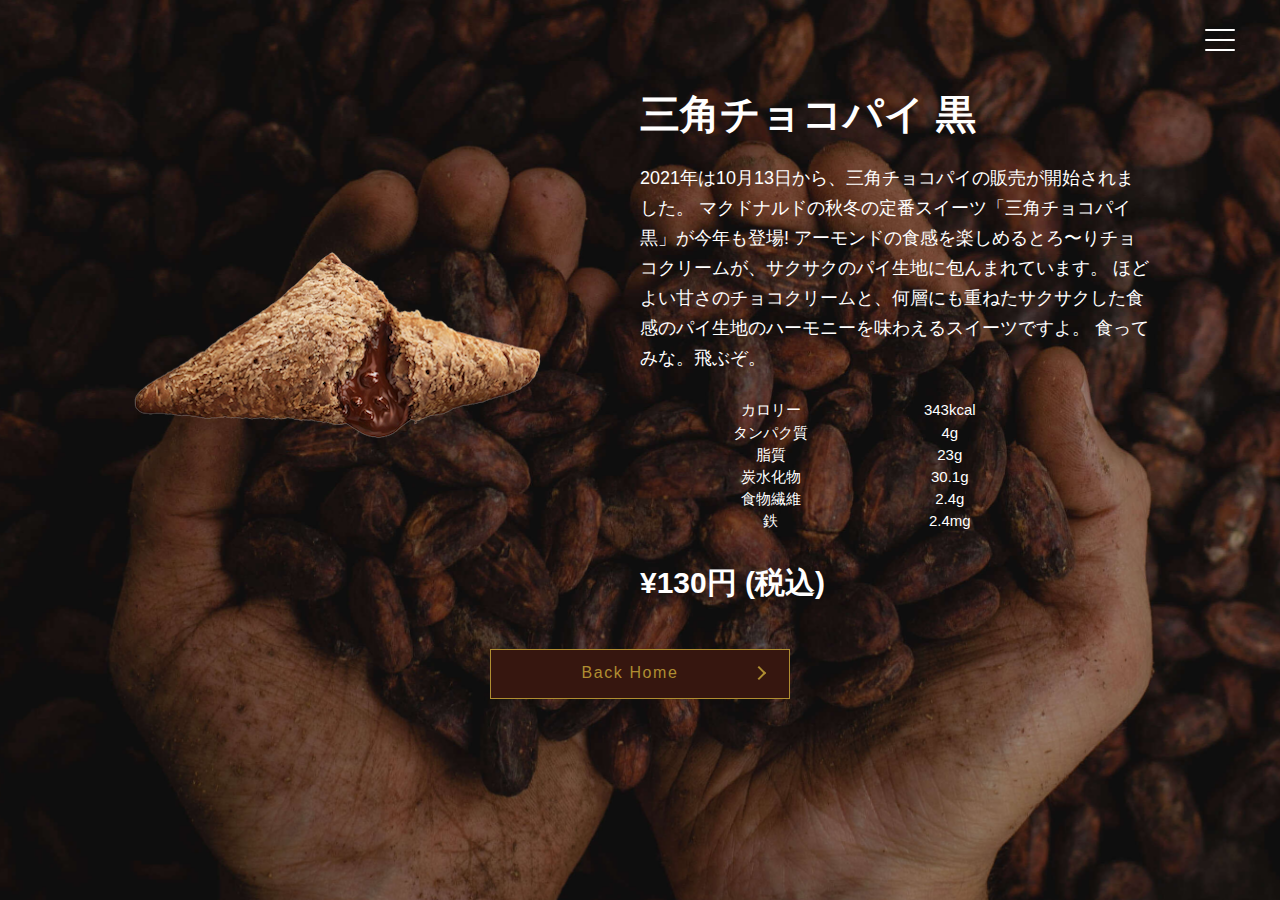
==== link.html @ 4b83a81a "コミット" ====
<!DOCTYPE html>
<html lang="ja">

<head>
    <meta charset="UTF-8">
    <meta http-equiv="X-UA-Compatible" content="IE=edge">
    <meta name="viewport" content="width=device-width, initial-scale=1.0">
    <script src="https://ajax.googleapis.com/ajax/libs/jquery/3.0.0/jquery.min.js"></script>
    <link rel="stylesheet" href="./assets/css/reset.css">
    <link rel="stylesheet" href="./assets/css/style.css">
    <title>chocopie_black</title>
</head>

<body>
    <header id="header">
        <nav id="navi">
            <ul class="nav-menu">
                <li><a href="#s">Search</a></li>
                <li><a href="#sub-title">Products</a></li>
                <li><a href="#contact">Contact</a></li>
            </ul>
        </nav>
        <div class="toggle_btn">
            <span></span>
            <span></span>
            <span></span>
        </div>
    </header>

    <body>
        <div class="link">
            <div class="link-box">
                <div class="link-img">
                    <img src="./assets/img/chocopie_choco.png" alt="">
                </div>
                <div class="link-text">
                    <h1 class="link-title">三角チョコパイ 黒</h1>
                    <div class="link-describe">
                        <p class="describe-text">
                            2021年は10月13日から、三角チョコパイの販売が開始されました。
                            マクドナルドの秋冬の定番スイーツ「三角チョコパイ 黒」が今年も登場!
                            アーモンドの食感を楽しめるとろ〜りチョコクリームが、サクサクのパイ生地に包んまれています。
                            ほどよい甘さのチョコクリームと、何層にも重ねたサクサクした食感のパイ生地のハーモニーを味わえるスイーツですよ。
                            食ってみな。飛ぶぞ。
                        </p>
                    </div>
                    <div class="calorie">
                        <dl>
                            <dt>カロリー</dt>
                            <dd>343kcal</dd>
                            <dt>タンパク質</dt>
                            <dd>4g</dd>
                            <dt>脂質</dt>
                            <dd>23g</dd>
                            <dt>炭水化物</dt>
                            <dd>30.1g</dd>
                            <dt>食物繊維</dt>
                            <dd>2.4g</dd>
                            <dt>鉄</dt>
                            <dd>2.4mg</dd>
                        </dl>
                    </div>
                    <div class="price">
                        <p class="price-text">
                            ¥130円 (税込)
                        </p>
                    </div>
                </div>
            </div>
            <div class="slider-btn2">
                <a href="./index.html" target="_blank" class="btn-buy2">Back Home</a>
            </div>
        </div>
    </body>
    <footer>

    </footer>
    <script src="https://code.jquery.com/jquery-3.6.0.min.js"></script>
    <script src="./assets/js/jquery.bgswitcher.js"></script>
    <script src="./assets/js/nozomi.js"></script>
    <script src="./assets/js/script.js"></script>
</body>

</html>
---- assets/css/style.css ----
@charset "UTF-8";
.bg-slider {
  width: 100vw;
  height: 57vw;
  background-position: center;
  background-size: cover;
  background-repeat: no-repeat;
  display: -webkit-box;
  display: -ms-flexbox;
  display: flex;
  -webkit-box-align: center;
      -ms-flex-align: center;
          align-items: center;
  -webkit-box-pack: center;
      -ms-flex-pack: center;
          justify-content: center;
  position: relative;
}

.bg-slider .bg-box {
  position: absolute;
  top: 10%;
}

.bg-slider .bg-box .bg-title {
  color: white;
  font-size: 80px;
  text-shadow: 1px 1px 1px #000;
  font-family: 'Wawati SC','HanziPen TC','Hannotate SC',sans-serif;
  font-weight: lighter;
  line-height: 35px;
  display: block;
  opacity: 0;
  text-align: center;
}

.bg-slider .bg-box .bg-title span {
  opacity: 0;
  -webkit-transition: .6s ease-in-out;
  -webkit-transition: .6s;
  transition: .6s;
}

.bg-slider .bg-text {
  color: white;
  font-size: 17px;
  font-weight: bold;
  text-align: center;
  text-shadow: 1px 1px 1px #000;
  font-family: 'Yu Mincho Light','YuMincho','Yu Mincho','游明朝体', sans-serif;
  font-weight: lighter;
  line-height: 28px;
  position: absolute;
  top: 70%;
  left: 80%;
}

#navi {
  display: block;
  position: fixed;
  top: -57vw;
  left: 0;
  bottom: 0;
  height: 57vw;
  width: 100vw;
  color: white;
  background-image: url("../img/choco_illast.jpeg");
  background-position: center;
  background-repeat: no-repeat;
  background-size: cover;
  overflow-x: hidden;
  overflow-y: auto;
  -webkit-overfrow-scrolling: touch;
  -webkit-transition: all 0.8s;
  transition: all 0.8s;
  z-index: 20;
  opacity: 0;
}

#navi .nav-menu {
  margin: 15% auto;
  text-align: center;
  margin-bottom: 1%;
}

#navi .nav-menu li {
  margin-bottom: 5%;
}

#navi .nav-menu li a {
  color: white;
  font-size: 40px;
  font-weight: bold;
  text-decoration: none;
  display: inline-block;
  -webkit-transition: .2s;
  transition: .2s;
  -webkit-transform: scale(1);
  transform: scale(1);
  font-family: 'Wawati SC','HanziPen TC','Hannotate SC',sans-serif;
}

#navi .nav-menu li a:hover {
  color: lightblue;
}

.toggle_btn {
  display: block;
  position: fixed;
  top: 25px;
  right: 45px;
  width: 30px;
  height: 30px;
  -webkit-transition: all .5s;
  transition: all .5s;
  cursor: pointer;
  z-index: 20;
}

.toggle_btn span {
  display: block;
  position: absolute;
  left: 0;
  width: 30px;
  height: 2px;
  background-color: white;
  border-radius: 4px;
  -webkit-transition: all 0.5s;
  transition: all 0.5s;
}

.toggle_btn span:nth-child(1) {
  top: 4px;
}

.toggle_btn span:nth-child(2) {
  top: 14px;
}

.toggle_btn span:nth-child(3) {
  bottom: 4px;
}

.open #navi {
  top: 0;
  opacity: 1;
}

.open .toggle_btn span {
  background-color: white;
}

.open .toggle_btn span:nth-child(1) {
  -webkit-transform: translateY(10px) rotate(-315deg);
  transform: translateY(10px) rotate(-315deg);
}

.open .toggle_btn span:nth-child(2) {
  opacity: 0;
}

.open .toggle_btn span:nth-child(3) {
  -webkit-transform: translateY(-10px) rotate(315deg);
  transform: translateY(-10px) rotate(315deg);
}

.jump-up {
  -webkit-animation: jump-up 0.8s linear 0s 1 forwards;
          animation: jump-up 0.8s linear 0s 1 forwards;
}

@-webkit-keyframes jump-up {
  0% {
    -webkit-transform: translateY(0px);
    transform: translateY(0px);
  }
  80% {
    -webkit-transform: translateY(170px);
    transform: translateY(170px);
  }
  100% {
    -webkit-transform: translateY(0);
    transform: translateY(0);
  }
}

@keyframes jump-up {
  0% {
    -webkit-transform: translateY(0px);
    transform: translateY(0px);
  }
  80% {
    -webkit-transform: translateY(170px);
    transform: translateY(170px);
  }
  100% {
    -webkit-transform: translateY(0);
    transform: translateY(0);
  }
}

.jump-up2 {
  -webkit-animation: jump-up2 0.8s linear 0s 1 forwards;
          animation: jump-up2 0.8s linear 0s 1 forwards;
}

@-webkit-keyframes jump-up2 {
  0% {
    -webkit-transform: translateY(0);
    transform: translateY(0);
  }
  20% {
    -webkit-transform: translateY(400px);
    transform: translateY(400px);
  }
  100% {
    -webkit-transform: translateY(0px);
    transform: translateY(0px);
  }
}

@keyframes jump-up2 {
  0% {
    -webkit-transform: translateY(0);
    transform: translateY(0);
  }
  20% {
    -webkit-transform: translateY(400px);
    transform: translateY(400px);
  }
  100% {
    -webkit-transform: translateY(0px);
    transform: translateY(0px);
  }
}

.lineup {
  background-color: #AF8D31;
  color: #36160F;
  display: -webkit-box;
  display: -ms-flexbox;
  display: flex;
  -webkit-box-orient: vertical;
  -webkit-box-direction: normal;
      -ms-flex-direction: column;
          flex-direction: column;
  font-family: 'ヒラギノ明朝 ProN','Hiragino Mincho ProN', sans-serif;
  position: relative;
}

.lineup .lineup-img {
  position: absolute;
  width: 100%;
  height: 100%;
  background-image: url("../img/choco_bg_lineup.svg");
  background-repeat: no-repeat;
  background-position: right top;
  background-position-x: right;
  background-position-y: top;
  background-size: auto;
  top: 0;
}

.lineup .lineup-top {
  text-align: center;
  margin: 5%;
  letter-spacing: 0.3em;
}

.lineup .lineup-top .lineup-title {
  font-weight: bold;
  font-size: 35px;
}

.lineup .lineup-top .lineup-sub {
  font-size: 13px;
  margin-top: 1%;
  font-weight: lighter;
}

.lineup .slider {
  display: -webkit-box;
  display: -ms-flexbox;
  display: flex;
  -webkit-box-align: center;
      -ms-flex-align: center;
          align-items: center;
  -webkit-box-pack: justify;
      -ms-flex-pack: justify;
          justify-content: space-between;
  width: 90%;
  margin: 0 auto;
}

.lineup .slider .slider-item {
  -webkit-box-orient: vertical;
  -webkit-box-direction: normal;
      -ms-flex-direction: column;
          flex-direction: column;
  width: 30%;
  text-align: center;
  font-weight: lighter;
  z-index: 1;
}

.lineup .slider .slider-item .item-img img {
  width: 100%;
  margin-bottom: 10%;
  -webkit-transition-duration: 0.4s;
          transition-duration: 0.4s;
}

.lineup .slider .slider-item .item-img img:hover {
  opacity: 0.8;
  -webkit-transform: scale(1.1);
          transform: scale(1.1);
  -webkit-transition-duration: 0.4s;
          transition-duration: 0.4s;
  cursor: pointer;
}

.lineup .slider .slider-item .text1-text {
  font-size: 22px;
  line-height: 1.5rem;
  margin-bottom: 8%;
}

.lineup .slider .slider-item .text2-text {
  font-size: 15px;
  line-height: 1.5rem;
}

.lineup .slider-btn {
  max-width: 300px;
  margin: 10% auto;
}

.lineup .slider-btn .btn-buy {
  display: -webkit-box;
  display: -ms-flexbox;
  display: flex;
  -webkit-box-pack: center;
      -ms-flex-pack: center;
          justify-content: center;
  -webkit-box-align: center;
      -ms-flex-align: center;
          align-items: center;
  width: 100%;
  height: 50px;
  position: relative;
  background-color: #AF8D31;
  border: 1px solid #36160F;
  -webkit-box-sizing: border-box;
          box-sizing: border-box;
  padding: 0 45px 0 25px;
  color: #36160F;
  font-size: 16px;
  letter-spacing: 0.1em;
  line-height: 1.3;
  text-align: left;
  text-decoration: none;
  -webkit-transition-duration: 0.5s;
          transition-duration: 0.5s;
  z-index: 1;
}

.lineup .slider-btn .btn-buy::before {
  content: '';
  width: 8px;
  height: 8px;
  border: 0;
  border-top: 2px solid #36160F;
  border-right: 2px solid #36160F;
  -webkit-transform: rotate(45deg);
          transform: rotate(45deg);
  position: absolute;
  top: 50%;
  right: 25px;
  margin-top: -6px;
}

.lineup .slider-btn .btn-buy:hover {
  background-color: #36160F;
  color: #AF8D31;
}

.lineup .slider-btn .btn-buy:hover::before {
  border-top: 2px solid #AF8D31;
  border-right: 2px solid #AF8D31;
}

.lineup .reverse-img {
  position: absolute;
  bottom: 0;
  left: 0%;
  background-image: url("../img/choco_bg_lineup.svg");
  -webkit-transform: scaleY(-1);
          transform: scaleY(-1);
  background-repeat: no-repeat;
  background-position: left top;
  background-position-x: left;
  background-position-y: top;
  background-size: auto;
  height: 100%;
  width: 100%;
  z-index: 0;
}

@-webkit-keyframes fadeInUp {
  0% {
    opacity: 0;
    -webkit-transform: translateY(40px);
    transform: translateY(40px);
  }
  50% {
    opacity: 0.3;
    -webkit-transform: translateY(15px);
    transform: translateY(15px);
  }
  100% {
    opacity: 1;
    -webkit-transform: translateY(0);
    transform: translateY(0);
  }
}

@keyframes fadeInUp {
  0% {
    opacity: 0;
    -webkit-transform: translateY(40px);
    transform: translateY(40px);
  }
  50% {
    opacity: 0.3;
    -webkit-transform: translateY(15px);
    transform: translateY(15px);
  }
  100% {
    opacity: 1;
    -webkit-transform: translateY(0);
    transform: translateY(0);
  }
}

.js-fadein {
  opacity: 0;
}

.fadein-item {
  -webkit-animation: fadeInUp 0.7s linear 0s 1 forwards;
          animation: fadeInUp 0.7s linear 0s 1 forwards;
}

.product {
  background-image: url("../img/chocopie_bg_pointtt .png");
  background-attachment: fixed;
  background-repeat: no-repeat;
  background-position: center;
  background-size: cover;
  font-family: 'ヒラギノ明朝 ProN','Hiragino Mincho ProN', sans-serif;
}

.product h3 {
  text-align: center;
  color: white;
  font-size: 30px;
  padding: 150px 0;
  line-height: 1.5em;
}

.chocopie {
  text-align: center;
  padding-bottom: 250px;
  position: relative;
}

.chocopie_img1,
.chocopie_img2,
.chocopie_img3 {
  height: 300px;
  cursor: pointer;
}

.fukidashi1,
.fukidashi2,
.chocopie_text1,
.chocopie_text2 {
  position: absolute;
  height: 200px;
  top: -20%;
}

.fukidashi1,
.chocopie_text1 {
  left: 15%;
}

.fukidashi2,
.chocopie_text2 {
  left: 50%;
}

.chocopie_text1,
.chocopie_text2 {
  height: 150px;
  width: 510px;
  display: -webkit-box;
  display: -ms-flexbox;
  display: flex;
  -webkit-box-align: center;
      -ms-flex-align: center;
          align-items: center;
  -webkit-box-pack: center;
      -ms-flex-pack: center;
          justify-content: center;
  line-height: 1.5em;
  color: white;
  font-size: 25px;
}

.eatme,
.soyummy,
.good {
  position: absolute;
  display: none;
}

.eatme {
  top: 0%;
  left: 60%;
  height: 100px;
}

.soyummy {
  top: 10%;
  left: 58%;
  height: 110px;
  -webkit-transform: rotate(30deg);
          transform: rotate(30deg);
}

.good {
  top: -10%;
  left: 30%;
}

.chocopie3 {
  padding: 20px 0 150px 0;
}

.recipe {
  background-image: url("../img/chocorecipe.jpeg");
  background-repeat: no-repeat;
  background-position: center;
  background-size: cover;
  display: -webkit-box;
  display: -ms-flexbox;
  display: flex;
  -webkit-box-orient: vertical;
  -webkit-box-direction: normal;
      -ms-flex-direction: column;
          flex-direction: column;
  -webkit-box-align: center;
      -ms-flex-align: center;
          align-items: center;
  font-family: 'Sawarabi Mincho', serif;
}

.recipe h1,
.recipe h2,
.recipe h3,
.recipe p {
  color: white;
}

.recipe h1 {
  font-size: 50px;
  margin-top: 100px;
}

.recipe h2 {
  font-size: 20px;
  margin-top: 20px;
}

.recipe h3 {
  text-align: center;
  margin-bottom: 20px;
  line-height: 1.5em;
}

.recipe h4 {
  color: #d3ad07;
  margin-bottom: 100px;
}

.recipe p {
  font-size: 100px;
  margin: 50px;
}

.recipe img {
  border-radius: 50%;
  height: 250px;
}

.recipe div {
  display: -webkit-box;
  display: -ms-flexbox;
  display: flex;
  -webkit-box-pack: center;
      -ms-flex-pack: center;
          justify-content: center;
  -webkit-box-align: center;
      -ms-flex-align: center;
          align-items: center;
  margin: 100px 0;
}

img {
  max-width: 100%;
}

.link {
  width: 100vw;
  height: 100vh;
  background-image: url("../img/pablo-merchan-montes-SCbq6uKCyMY-unsplash.jpg");
  background-position: center;
  background-repeat: no-repeat;
  background-size: cover;
  font-family: 'ヒラギノ明朝 ProN','Hiragino Mincho ProN', sans-serif;
}

.link .link-box {
  margin: 0 auto;
  padding: 7% 0 4% 0;
  display: -webkit-box;
  display: -ms-flexbox;
  display: flex;
  -webkit-box-align: center;
      -ms-flex-align: center;
          align-items: center;
  -webkit-box-pack: center;
      -ms-flex-pack: center;
          justify-content: center;
  color: white;
  width: 80%;
}

.link .link-box .link-img {
  width: 50%;
}

.link .link-box .link-text {
  width: 50%;
}

.link .link-box .link-text .link-title {
  font-size: 40px;
  line-height: 3rem;
}

.link .link-box .link-text .link-describe {
  margin: 5% auto;
}

.link .link-box .link-text .link-describe .describe-text {
  font-size: 18px;
  line-height: 30px;
}

.link .link-box .link-text .calorie {
  width: 70%;
  margin: 0 auto;
}

.link .link-box .link-text .calorie dl {
  display: -webkit-box;
  display: -ms-flexbox;
  display: flex;
  -webkit-box-align: center;
      -ms-flex-align: center;
          align-items: center;
  -webkit-box-pack: center;
      -ms-flex-pack: center;
          justify-content: center;
  -ms-flex-wrap: wrap;
      flex-wrap: wrap;
  text-align: center;
  font-size: 15px;
}

.link .link-box .link-text .calorie dl dt {
  width: 30%;
  margin: 1% auto;
}

.link .link-box .link-text .calorie dl dd {
  width: 70%;
  margin: 1% auto;
}

.link .link-box .link-text .price {
  margin-top: 7%;
}

.link .link-box .link-text .price .price-text {
  font-size: 30px;
  font-weight: bold;
}

.link .slider-btn2 {
  max-width: 300px;
  margin: 0 auto;
}

.link .slider-btn2 .btn-buy2 {
  display: -webkit-box;
  display: -ms-flexbox;
  display: flex;
  -webkit-box-pack: center;
      -ms-flex-pack: center;
          justify-content: center;
  -webkit-box-align: center;
      -ms-flex-align: center;
          align-items: center;
  width: 100%;
  height: 50px;
  position: relative;
  background-color: #36160F;
  border: 1px solid #AF8D31;
  -webkit-box-sizing: border-box;
          box-sizing: border-box;
  padding: 0 45px 0 25px;
  color: #AF8D31;
  font-size: 16px;
  letter-spacing: 0.1em;
  line-height: 1.3;
  text-align: left;
  text-decoration: none;
  -webkit-transition-duration: 0.5s;
          transition-duration: 0.5s;
}

.link .slider-btn2 .btn-buy2::before {
  content: '';
  width: 8px;
  height: 8px;
  border: 0;
  border-top: 2px solid #AF8D31;
  border-right: 2px solid #AF8D31;
  -webkit-transform: rotate(45deg);
          transform: rotate(45deg);
  position: absolute;
  top: 50%;
  right: 25px;
  margin-top: -6px;
}

.link .slider-btn2 .btn-buy2:hover {
  background-color: #AF8D31;
  color: #36160F;
}

.link .slider-btn2 .btn-buy2:hover::before {
  border-top: 2px solid #36160F;
  border-right: 2px solid #36160F;
}
/*# sourceMappingURL=style.css.map */
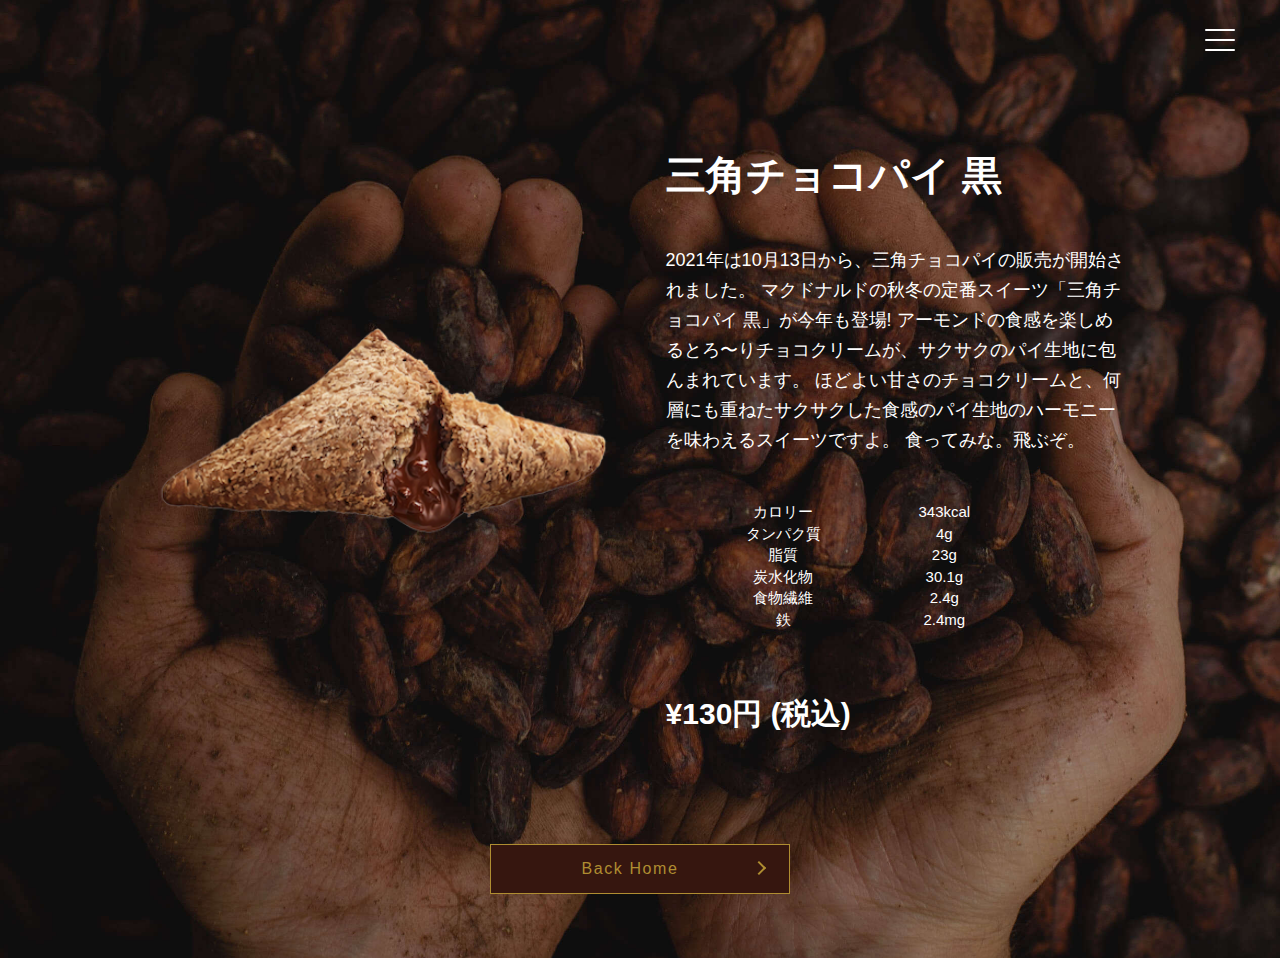
==== commit 6d54746b: "コミット" ====
--- a/link.html
+++ b/link.html
@@ -15,9 +15,9 @@
     <header id="header">
         <nav id="navi">
             <ul class="nav-menu">
-                <li><a href="#s">Search</a></li>
-                <li><a href="#sub-title">Products</a></li>
-                <li><a href="#contact">Contact</a></li>
+                <li><a href="./index.html#about">About</a></li>
+                <li><a href="./index.html#line-up">LINE UP</a></li>
+                <li><a href="./index.html#rerecipe">Recipe</a></li>
             </ul>
         </nav>
         <div class="toggle_btn">
@@ -68,7 +68,7 @@
                 </div>
             </div>
             <div class="slider-btn2">
-                <a href="./index.html" target="_blank" class="btn-buy2">Back Home</a>
+                <a href="./index.html" class="btn-buy2">Back Home</a>
             </div>
         </div>
     </body>
--- a/assets/css/style.css
+++ b/assets/css/style.css
@@ -22,6 +22,24 @@
   top: 10%;
 }
 
+@media screen and (min-width: 768px) and (max-width: 1023px) {
+  .bg-slider .bg-box {
+    top: 20%;
+  }
+}
+
+@media screen and (min-width: 501px) and (max-width: 767px) {
+  .bg-slider .bg-box {
+    top: 25%;
+  }
+}
+
+@media screen and (max-width: 500px) {
+  .bg-slider .bg-box {
+    top: 30%;
+  }
+}
+
 .bg-slider .bg-box .bg-title {
   color: white;
   font-size: 80px;
@@ -32,6 +50,30 @@
   display: block;
   opacity: 0;
   text-align: center;
+}
+
+@media screen and (min-width: 1024px) and (max-width: 1240px) {
+  .bg-slider .bg-box .bg-title {
+    font-size: 60px;
+  }
+}
+
+@media screen and (min-width: 768px) and (max-width: 1023px) {
+  .bg-slider .bg-box .bg-title {
+    font-size: 45px;
+  }
+}
+
+@media screen and (min-width: 501px) and (max-width: 767px) {
+  .bg-slider .bg-box .bg-title {
+    font-size: 30px;
+  }
+}
+
+@media screen and (max-width: 500px) {
+  .bg-slider .bg-box .bg-title {
+    font-size: 20px;
+  }
 }
 
 .bg-slider .bg-box .bg-title span {
@@ -53,6 +95,32 @@
   position: absolute;
   top: 70%;
   left: 80%;
+}
+
+@media screen and (min-width: 768px) and (max-width: 1023px) {
+  .bg-slider .bg-text {
+    line-height: 24px;
+    top: 60%;
+    left: 70%;
+  }
+}
+
+@media screen and (min-width: 501px) and (max-width: 767px) {
+  .bg-slider .bg-text {
+    font-size: 14px;
+    line-height: 20px;
+    top: 55%;
+    left: 65%;
+  }
+}
+
+@media screen and (max-width: 500px) {
+  .bg-slider .bg-text {
+    font-size: 7px;
+    line-height: 14px;
+    top: 60%;
+    left: 60%;
+  }
 }
 
 #navi {
@@ -77,10 +145,62 @@
   opacity: 0;
 }
 
+@media screen and (min-width: 1024px) and (max-width: 1240px) {
+  #navi {
+    top: -100%;
+    height: 100%;
+  }
+}
+
+@media screen and (min-width: 768px) and (max-width: 1023px) {
+  #navi {
+    top: -100%;
+    height: 100%;
+  }
+}
+
+@media screen and (min-width: 501px) and (max-width: 767px) {
+  #navi {
+    top: -100%;
+    height: 100%;
+  }
+}
+
+@media screen and (max-width: 500px) {
+  #navi {
+    top: -100%;
+    height: 100%;
+  }
+}
+
 #navi .nav-menu {
   margin: 15% auto;
   text-align: center;
   margin-bottom: 1%;
+}
+
+@media screen and (min-width: 1024px) and (max-width: 1240px) {
+  #navi .nav-menu {
+    margin: 25% auto;
+  }
+}
+
+@media screen and (min-width: 768px) and (max-width: 1023px) {
+  #navi .nav-menu {
+    margin: 27% auto;
+  }
+}
+
+@media screen and (min-width: 501px) and (max-width: 767px) {
+  #navi .nav-menu {
+    margin: 35% auto;
+  }
+}
+
+@media screen and (max-width: 500px) {
+  #navi .nav-menu {
+    margin: 60% auto;
+  }
 }
 
 #navi .nav-menu li {
@@ -98,6 +218,18 @@
   -webkit-transform: scale(1);
   transform: scale(1);
   font-family: 'Wawati SC','HanziPen TC','Hannotate SC',sans-serif;
+}
+
+@media screen and (min-width: 501px) and (max-width: 767px) {
+  #navi .nav-menu li a {
+    font-size: 32px;
+  }
+}
+
+@media screen and (max-width: 500px) {
+  #navi .nav-menu li a {
+    font-size: 25px;
+  }
 }
 
 #navi .nav-menu li a:hover {
@@ -261,21 +393,99 @@
   top: 0;
 }
 
+@media screen and (min-width: 1024px) and (max-width: 1240px) {
+  .lineup .lineup-img {
+    background-size: 40%;
+  }
+}
+
+@media screen and (min-width: 768px) and (max-width: 1023px) {
+  .lineup .lineup-img {
+    background-size: 40%;
+  }
+}
+
+@media screen and (min-width: 501px) and (max-width: 767px) {
+  .lineup .lineup-img {
+    background-size: 50%;
+  }
+}
+
+@media screen and (max-width: 500px) {
+  .lineup .lineup-img {
+    background-size: 60%;
+  }
+}
+
 .lineup .lineup-top {
   text-align: center;
   margin: 5%;
   letter-spacing: 0.3em;
 }
 
+@media screen and (min-width: 1024px) and (max-width: 1240px) {
+  .lineup .lineup-top {
+    margin: 7%;
+  }
+}
+
+@media screen and (min-width: 768px) and (max-width: 1023px) {
+  .lineup .lineup-top {
+    margin: 15% auto 10% auto;
+  }
+}
+
+@media screen and (min-width: 501px) and (max-width: 767px) {
+  .lineup .lineup-top {
+    margin: 20% auto 15% auto;
+  }
+}
+
+@media screen and (max-width: 500px) {
+  .lineup .lineup-top {
+    margin: 30% auto 20% auto;
+  }
+}
+
 .lineup .lineup-top .lineup-title {
   font-weight: bold;
   font-size: 35px;
+}
+
+@media screen and (min-width: 768px) and (max-width: 1023px) {
+  .lineup .lineup-top .lineup-title {
+    font-size: 40px;
+  }
+}
+
+@media screen and (min-width: 501px) and (max-width: 767px) {
+  .lineup .lineup-top .lineup-title {
+    font-size: 40px;
+  }
+}
+
+@media screen and (max-width: 500px) {
+  .lineup .lineup-top .lineup-title {
+    font-size: 30px;
+  }
 }
 
 .lineup .lineup-top .lineup-sub {
   font-size: 13px;
   margin-top: 1%;
   font-weight: lighter;
+}
+
+@media screen and (min-width: 768px) and (max-width: 1023px) {
+  .lineup .lineup-top .lineup-sub {
+    font-size: 16px;
+  }
+}
+
+@media screen and (min-width: 501px) and (max-width: 767px) {
+  .lineup .lineup-top .lineup-sub {
+    font-size: 16px;
+  }
 }
 
 .lineup .slider {
@@ -292,6 +502,33 @@
   margin: 0 auto;
 }
 
+@media screen and (min-width: 768px) and (max-width: 1023px) {
+  .lineup .slider {
+    -webkit-box-orient: vertical;
+    -webkit-box-direction: normal;
+        -ms-flex-direction: column;
+            flex-direction: column;
+  }
+}
+
+@media screen and (min-width: 501px) and (max-width: 767px) {
+  .lineup .slider {
+    -webkit-box-orient: vertical;
+    -webkit-box-direction: normal;
+        -ms-flex-direction: column;
+            flex-direction: column;
+  }
+}
+
+@media screen and (max-width: 500px) {
+  .lineup .slider {
+    -webkit-box-orient: vertical;
+    -webkit-box-direction: normal;
+        -ms-flex-direction: column;
+            flex-direction: column;
+  }
+}
+
 .lineup .slider .slider-item {
   -webkit-box-orient: vertical;
   -webkit-box-direction: normal;
@@ -303,11 +540,50 @@
   z-index: 1;
 }
 
+@media screen and (min-width: 768px) and (max-width: 1023px) {
+  .lineup .slider .slider-item {
+    width: 80%;
+    margin: 10% auto;
+  }
+}
+
+@media screen and (min-width: 501px) and (max-width: 767px) {
+  .lineup .slider .slider-item {
+    width: 80%;
+    margin: 10% auto;
+  }
+}
+
+@media screen and (max-width: 500px) {
+  .lineup .slider .slider-item {
+    width: 80%;
+    margin: 10% auto;
+  }
+}
+
 .lineup .slider .slider-item .item-img img {
   width: 100%;
   margin-bottom: 10%;
   -webkit-transition-duration: 0.4s;
           transition-duration: 0.4s;
+}
+
+@media screen and (min-width: 768px) and (max-width: 1023px) {
+  .lineup .slider .slider-item .item-img img {
+    width: 80%;
+  }
+}
+
+@media screen and (min-width: 501px) and (max-width: 767px) {
+  .lineup .slider .slider-item .item-img img {
+    width: 90%;
+  }
+}
+
+@media screen and (max-width: 500px) {
+  .lineup .slider .slider-item .item-img img {
+    width: 100%;
+  }
 }
 
 .lineup .slider .slider-item .item-img img:hover {
@@ -325,14 +601,85 @@
   margin-bottom: 8%;
 }
 
+@media screen and (min-width: 768px) and (max-width: 1023px) {
+  .lineup .slider .slider-item .text1-text {
+    font-size: 27px;
+    line-height: 2.1rem;
+    margin-bottom: 5%;
+  }
+}
+
+@media screen and (min-width: 501px) and (max-width: 767px) {
+  .lineup .slider .slider-item .text1-text {
+    font-size: 23px;
+    line-height: 2rem;
+    margin-bottom: 5%;
+  }
+}
+
+@media screen and (max-width: 500px) {
+  .lineup .slider .slider-item .text1-text {
+    font-size: 18px;
+    line-height: 1.3rem;
+    margin-bottom: 5%;
+  }
+}
+
 .lineup .slider .slider-item .text2-text {
   font-size: 15px;
   line-height: 1.5rem;
 }
 
+@media screen and (min-width: 1024px) and (max-width: 1240px) {
+  .lineup .slider .slider-item .text2-text {
+    font-size: 12px;
+    line-height: 1.5rem;
+  }
+}
+
+@media screen and (min-width: 768px) and (max-width: 1023px) {
+  .lineup .slider .slider-item .text2-text {
+    font-size: 16px;
+    line-height: 1.5rem;
+  }
+}
+
+@media screen and (min-width: 501px) and (max-width: 767px) {
+  .lineup .slider .slider-item .text2-text {
+    font-size: 14px;
+    line-height: 1.5rem;
+  }
+}
+
+@media screen and (max-width: 500px) {
+  .lineup .slider .slider-item .text2-text {
+    font-size: 10px;
+    line-height: 1.2rem;
+  }
+}
+
 .lineup .slider-btn {
   max-width: 300px;
   margin: 10% auto;
+}
+
+@media screen and (min-width: 768px) and (max-width: 1023px) {
+  .lineup .slider-btn {
+    margin: 15% auto;
+  }
+}
+
+@media screen and (min-width: 501px) and (max-width: 767px) {
+  .lineup .slider-btn {
+    margin: 20% auto;
+  }
+}
+
+@media screen and (max-width: 500px) {
+  .lineup .slider-btn {
+    margin: 25% auto;
+    max-width: 230px;
+  }
 }
 
 .lineup .slider-btn .btn-buy {
@@ -364,6 +711,13 @@
   z-index: 1;
 }
 
+@media screen and (max-width: 500px) {
+  .lineup .slider-btn .btn-buy {
+    height: 40px;
+    font-size: 12px;
+  }
+}
+
 .lineup .slider-btn .btn-buy::before {
   content: '';
   width: 8px;
@@ -377,6 +731,14 @@
   top: 50%;
   right: 25px;
   margin-top: -6px;
+}
+
+@media screen and (max-width: 500px) {
+  .lineup .slider-btn .btn-buy::before {
+    width: 6px;
+    height: 6px;
+    top: 55%;
+  }
 }
 
 .lineup .slider-btn .btn-buy:hover {
@@ -404,6 +766,30 @@
   height: 100%;
   width: 100%;
   z-index: 0;
+}
+
+@media screen and (min-width: 1024px) and (max-width: 1240px) {
+  .lineup .reverse-img {
+    background-size: 40%;
+  }
+}
+
+@media screen and (min-width: 768px) and (max-width: 1023px) {
+  .lineup .reverse-img {
+    background-size: 40%;
+  }
+}
+
+@media screen and (min-width: 501px) and (max-width: 767px) {
+  .lineup .reverse-img {
+    background-size: 50%;
+  }
+}
+
+@media screen and (max-width: 500px) {
+  .lineup .reverse-img {
+    background-size: 60%;
+  }
 }
 
 @-webkit-keyframes fadeInUp {
@@ -622,8 +1008,8 @@
 }
 
 .link {
-  width: 100vw;
-  height: 100vh;
+  width: 100%;
+  height: 100%;
   background-image: url("../img/pablo-merchan-montes-SCbq6uKCyMY-unsplash.jpg");
   background-position: center;
   background-repeat: no-repeat;
@@ -633,7 +1019,7 @@
 
 .link .link-box {
   margin: 0 auto;
-  padding: 7% 0 4% 0;
+  padding: 10% 0 4% 0;
   display: -webkit-box;
   display: -ms-flexbox;
   display: flex;
@@ -647,21 +1033,85 @@
   width: 80%;
 }
 
+@media screen and (max-width: 1023px) {
+  .link .link-box {
+    -webkit-box-orient: vertical;
+    -webkit-box-direction: normal;
+        -ms-flex-direction: column;
+            flex-direction: column;
+  }
+}
+
 .link .link-box .link-img {
-  width: 50%;
+  width: 45%;
+  margin: 0 auto;
+}
+
+@media screen and (max-width: 1023px) {
+  .link .link-box .link-img {
+    width: 100%;
+    margin: 0 auto;
+  }
+}
+
+.link .link-box .link-img img {
+  width: 100%;
+}
+
+@media screen and (max-width: 1023px) {
+  .link .link-box .link-img img {
+    width: 80%;
+    margin: 0 10%;
+  }
 }
 
 .link .link-box .link-text {
-  width: 50%;
+  width: 45%;
+  margin: 0 auto;
+}
+
+@media screen and (max-width: 1023px) {
+  .link .link-box .link-text {
+    width: 80%;
+    margin: 0 10%;
+  }
 }
 
 .link .link-box .link-text .link-title {
   font-size: 40px;
   line-height: 3rem;
+  margin: 5% auto;
+}
+
+@media screen and (max-width: 1023px) {
+  .link .link-box .link-text .link-title {
+    text-align: center;
+  }
+}
+
+@media screen and (min-width: 768px) and (max-width: 1023px) {
+  .link .link-box .link-text .link-title {
+    font-size: 35px;
+    line-height: 2.7rem;
+  }
+}
+
+@media screen and (min-width: 501px) and (max-width: 767px) {
+  .link .link-box .link-text .link-title {
+    font-size: 30px;
+    line-height: 2.3rem;
+  }
+}
+
+@media screen and (max-width: 500px) {
+  .link .link-box .link-text .link-title {
+    font-size: 20px;
+    line-height: 1.5rem;
+  }
 }
 
 .link .link-box .link-text .link-describe {
-  margin: 5% auto;
+  margin: 10% auto;
 }
 
 .link .link-box .link-text .link-describe .describe-text {
@@ -669,9 +1119,30 @@
   line-height: 30px;
 }
 
+@media screen and (min-width: 768px) and (max-width: 1023px) {
+  .link .link-box .link-text .link-describe .describe-text {
+    font-size: 16px;
+    line-height: 25px;
+  }
+}
+
+@media screen and (min-width: 501px) and (max-width: 767px) {
+  .link .link-box .link-text .link-describe .describe-text {
+    font-size: 14px;
+    line-height: 20px;
+  }
+}
+
+@media screen and (max-width: 500px) {
+  .link .link-box .link-text .link-describe .describe-text {
+    font-size: 10px;
+    line-height: 15px;
+  }
+}
+
 .link .link-box .link-text .calorie {
   width: 70%;
-  margin: 0 auto;
+  margin: 5% auto;
 }
 
 .link .link-box .link-text .calorie dl {
@@ -690,18 +1161,42 @@
   font-size: 15px;
 }
 
+@media screen and (min-width: 501px) and (max-width: 767px) {
+  .link .link-box .link-text .calorie dl {
+    font-size: 12px;
+  }
+}
+
+@media screen and (max-width: 500px) {
+  .link .link-box .link-text .calorie dl {
+    font-size: 8px;
+  }
+}
+
 .link .link-box .link-text .calorie dl dt {
   width: 30%;
   margin: 1% auto;
 }
 
+@media screen and (max-width: 1023px) {
+  .link .link-box .link-text .calorie dl dt {
+    width: 50%;
+  }
+}
+
 .link .link-box .link-text .calorie dl dd {
   width: 70%;
   margin: 1% auto;
 }
 
+@media screen and (max-width: 1023px) {
+  .link .link-box .link-text .calorie dl dd {
+    width: 50%;
+  }
+}
+
 .link .link-box .link-text .price {
-  margin-top: 7%;
+  margin-top: 15%;
 }
 
 .link .link-box .link-text .price .price-text {
@@ -709,9 +1204,28 @@
   font-weight: bold;
 }
 
+@media screen and (max-width: 1023px) {
+  .link .link-box .link-text .price .price-text {
+    text-align: end;
+  }
+}
+
+@media screen and (min-width: 501px) and (max-width: 767px) {
+  .link .link-box .link-text .price .price-text {
+    font-size: 25px;
+  }
+}
+
+@media screen and (max-width: 500px) {
+  .link .link-box .link-text .price .price-text {
+    font-size: 15px;
+  }
+}
+
 .link .slider-btn2 {
   max-width: 300px;
-  margin: 0 auto;
+  margin: 5% auto 0 auto;
+  padding-bottom: 5%;
 }
 
 .link .slider-btn2 .btn-buy2 {
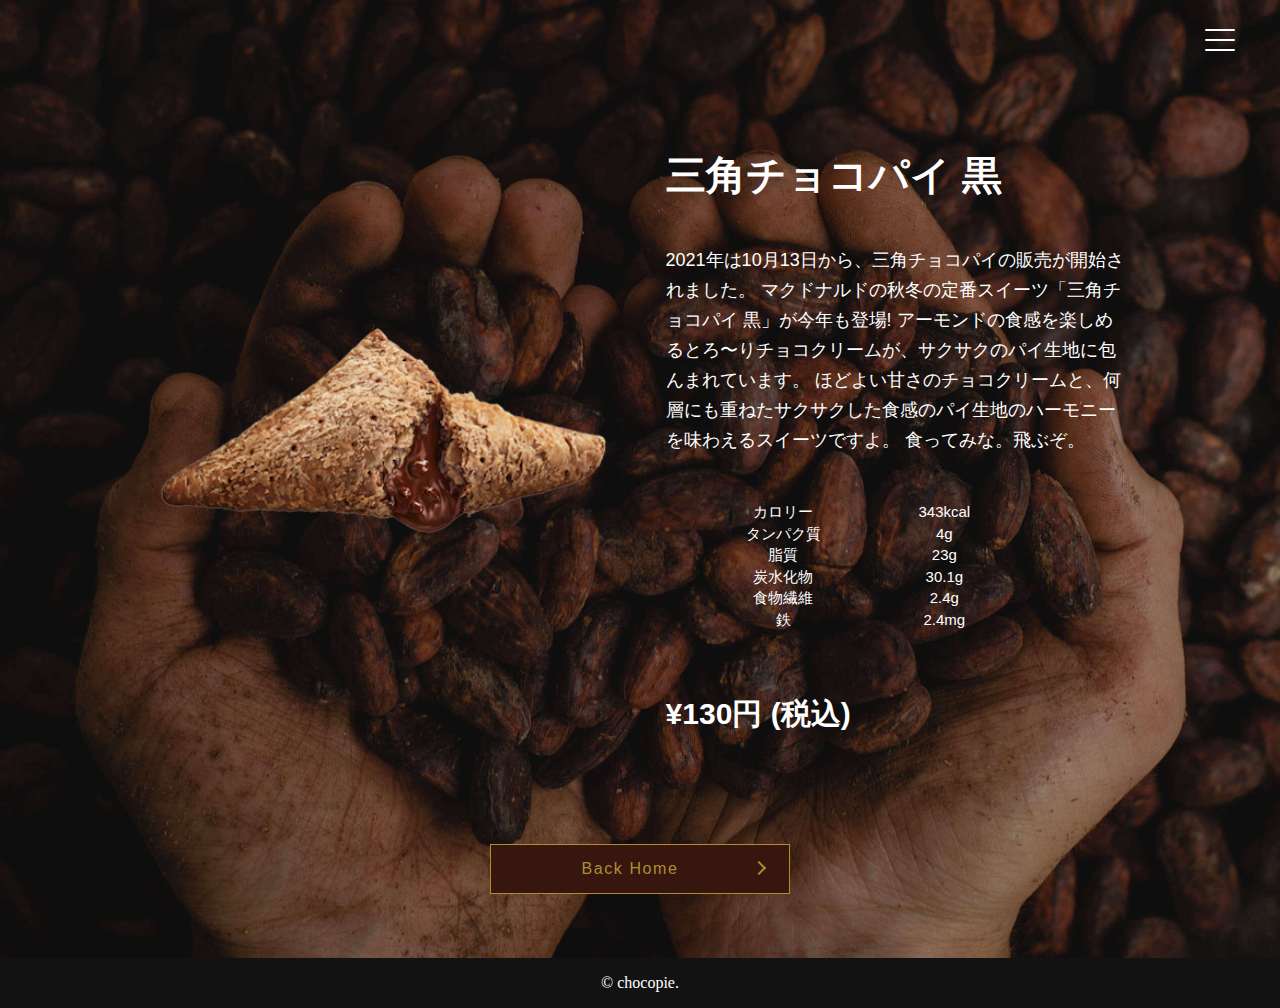
==== commit c47fcb4e: "コミット" ====
--- a/link.html
+++ b/link.html
@@ -73,7 +73,7 @@
         </div>
     </body>
     <footer>
-
+        <p>&copy; chocopie.</p>
     </footer>
     <script src="https://code.jquery.com/jquery-3.6.0.min.js"></script>
     <script src="./assets/js/jquery.bgswitcher.js"></script>
--- a/assets/css/style.css
+++ b/assets/css/style.css
@@ -233,7 +233,9 @@
 }
 
 #navi .nav-menu li a:hover {
-  color: lightblue;
+  color: #528496;
+  -webkit-transform: scale(1.2);
+  transform: scale(1.2);
 }
 
 .toggle_btn {
@@ -377,44 +379,18 @@
       -ms-flex-direction: column;
           flex-direction: column;
   font-family: 'ヒラギノ明朝 ProN','Hiragino Mincho ProN', sans-serif;
+}
+
+.lineup .lineup-img {
   position: relative;
 }
 
-.lineup .lineup-img {
-  position: absolute;
-  width: 100%;
-  height: 100%;
-  background-image: url("../img/choco_bg_lineup.svg");
-  background-repeat: no-repeat;
-  background-position: right top;
-  background-position-x: right;
-  background-position-y: top;
-  background-size: auto;
-  top: 0;
-}
-
-@media screen and (min-width: 1024px) and (max-width: 1240px) {
-  .lineup .lineup-img {
-    background-size: 40%;
-  }
-}
-
-@media screen and (min-width: 768px) and (max-width: 1023px) {
-  .lineup .lineup-img {
-    background-size: 40%;
-  }
-}
-
-@media screen and (min-width: 501px) and (max-width: 767px) {
-  .lineup .lineup-img {
-    background-size: 50%;
-  }
-}
-
-@media screen and (max-width: 500px) {
-  .lineup .lineup-img {
-    background-size: 60%;
-  }
+.lineup .lineup-img img {
+  width: 70%;
+  margin-left: auto;
+  display: block;
+  min-width: 150px;
+  max-width: 500px;
 }
 
 .lineup .lineup-top {
@@ -660,7 +636,7 @@
 
 .lineup .slider-btn {
   max-width: 300px;
-  margin: 10% auto;
+  margin: 10% auto 7% auto;
 }
 
 @media screen and (min-width: 768px) and (max-width: 1023px) {
@@ -752,44 +728,17 @@
 }
 
 .lineup .reverse-img {
-  position: absolute;
-  bottom: 0;
-  left: 0%;
-  background-image: url("../img/choco_bg_lineup.svg");
-  -webkit-transform: scaleY(-1);
-          transform: scaleY(-1);
-  background-repeat: no-repeat;
-  background-position: left top;
-  background-position-x: left;
-  background-position-y: top;
-  background-size: auto;
-  height: 100%;
-  width: 100%;
-  z-index: 0;
-}
-
-@media screen and (min-width: 1024px) and (max-width: 1240px) {
-  .lineup .reverse-img {
-    background-size: 40%;
-  }
-}
-
-@media screen and (min-width: 768px) and (max-width: 1023px) {
-  .lineup .reverse-img {
-    background-size: 40%;
-  }
-}
-
-@media screen and (min-width: 501px) and (max-width: 767px) {
-  .lineup .reverse-img {
-    background-size: 50%;
-  }
-}
-
-@media screen and (max-width: 500px) {
-  .lineup .reverse-img {
-    background-size: 60%;
-  }
+  position: relative;
+  -webkit-transform: scaleY(-1.01);
+          transform: scaleY(-1.01);
+}
+
+.lineup .reverse-img img {
+  width: 70%;
+  margin-right: auto;
+  display: block;
+  min-width: 150px;
+  max-width: 500px;
 }
 
 @-webkit-keyframes fadeInUp {
@@ -867,6 +816,14 @@
   cursor: pointer;
 }
 
+@media screen and (max-width: 500px) {
+  .chocopie_img1,
+  .chocopie_img2,
+  .chocopie_img3 {
+    height: 150px;
+  }
+}
+
 .fukidashi1,
 .fukidashi2,
 .chocopie_text1,
@@ -876,14 +833,68 @@
   top: -20%;
 }
 
+@media screen and (max-width: 500px) {
+  .fukidashi1,
+  .fukidashi2,
+  .chocopie_text1,
+  .chocopie_text2 {
+    height: 150px;
+    top: -30%;
+  }
+}
+
+@media screen and (min-width: 501px) and (max-width: 767px) {
+  .fukidashi1,
+  .fukidashi2,
+  .chocopie_text1,
+  .chocopie_text2 {
+    top: -25%;
+  }
+}
+
 .fukidashi1,
 .chocopie_text1 {
   left: 15%;
 }
 
+@media screen and (max-width: 500px) {
+  .fukidashi1,
+  .chocopie_text1 {
+    left: 0%;
+  }
+}
+
+@media screen and (min-width: 501px) and (max-width: 767px) {
+  .fukidashi1,
+  .chocopie_text1 {
+    left: 10%;
+  }
+}
+
 .fukidashi2,
 .chocopie_text2 {
   left: 50%;
+}
+
+@media screen and (max-width: 500px) {
+  .fukidashi2,
+  .chocopie_text2 {
+    left: 0%;
+  }
+}
+
+@media screen and (min-width: 501px) and (max-width: 767px) {
+  .fukidashi2,
+  .chocopie_text2 {
+    left: 10%;
+  }
+}
+
+@media screen and (min-width: 768px) and (max-width: 1023px) {
+  .fukidashi2,
+  .chocopie_text2 {
+    left: 20%;
+  }
 }
 
 .chocopie_text1,
@@ -904,6 +915,15 @@
   font-size: 25px;
 }
 
+@media screen and (max-width: 500px) {
+  .chocopie_text1,
+  .chocopie_text2 {
+    font-size: 15px;
+    width: 370px;
+    height: 120px;
+  }
+}
+
 .eatme,
 .soyummy,
 .good {
@@ -935,7 +955,7 @@
 }
 
 .recipe {
-  background-image: url("../img/chocorecipe.jpeg");
+  background-image: url("../img/chocoback.jpg");
   background-repeat: no-repeat;
   background-position: center;
   background-size: cover;
@@ -949,7 +969,7 @@
   -webkit-box-align: center;
       -ms-flex-align: center;
           align-items: center;
-  font-family: 'Sawarabi Mincho', serif;
+  font-family: 'ヒラギノ明朝 ProN','Hiragino Mincho ProN', sans-serif;
 }
 
 .recipe h1,
@@ -961,23 +981,24 @@
 
 .recipe h1 {
   font-size: 50px;
-  margin-top: 100px;
+  padding-top: 100px;
 }
 
 .recipe h2 {
   font-size: 20px;
-  margin-top: 20px;
+  padding-top: 20px;
 }
 
 .recipe h3 {
   text-align: center;
-  margin-bottom: 20px;
+  padding: 20px 0;
   line-height: 1.5em;
+  font-size: 18px;
 }
 
 .recipe h4 {
   color: #d3ad07;
-  margin-bottom: 100px;
+  padding: 20px 0 80px 0;
 }
 
 .recipe p {
@@ -985,12 +1006,61 @@
   margin: 50px;
 }
 
+@media screen and (max-width: 500px) {
+  .recipe p {
+    font-size: 80px;
+    margin: 5px;
+  }
+}
+
 .recipe img {
   border-radius: 50%;
   height: 250px;
 }
 
-.recipe div {
+@media screen and (max-width: 500px) {
+  .recipe img {
+    height: 150px;
+  }
+}
+
+.recipe .chocopie_ice {
+  display: -webkit-box;
+  display: -ms-flexbox;
+  display: flex;
+  width: 95%;
+  margin: 50px 2.5%;
+}
+
+.recipe .chocopie_ice .chocopie_left, .recipe .chocopie_ice .chocopie_right {
+  width: 45%;
+  margin: 0 2.5%;
+}
+
+.recipe .chocopie_ice .chocopie_left .chocopie_ice_img, .recipe .chocopie_ice .chocopie_right .chocopie_ice_img {
+  display: -webkit-box;
+  display: -ms-flexbox;
+  display: flex;
+  -webkit-box-align: center;
+      -ms-flex-align: center;
+          align-items: center;
+  -webkit-box-pack: center;
+      -ms-flex-pack: center;
+          justify-content: center;
+}
+
+.recipe .chocopie_ice .chocopie_left .chocopie_ice_text, .recipe .chocopie_ice .chocopie_right .chocopie_ice_text {
+  font-size: 15px;
+}
+
+.recipe .change {
+  -webkit-box-orient: horizontal;
+  -webkit-box-direction: reverse;
+      -ms-flex-direction: row-reverse;
+          flex-direction: row-reverse;
+}
+
+footer {
   display: -webkit-box;
   display: -ms-flexbox;
   display: flex;
@@ -1000,7 +1070,9 @@
   -webkit-box-align: center;
       -ms-flex-align: center;
           align-items: center;
-  margin: 100px 0;
+  height: 50px;
+  background-color: #121212;
+  color: white;
 }
 
 img {
@@ -1015,6 +1087,12 @@
   background-repeat: no-repeat;
   background-size: cover;
   font-family: 'ヒラギノ明朝 ProN','Hiragino Mincho ProN', sans-serif;
+}
+
+@media screen and (max-width: 500px) {
+  .link {
+    height: 100vh;
+  }
 }
 
 .link .link-box {
@@ -1042,6 +1120,12 @@
   }
 }
 
+@media screen and (max-width: 500px) {
+  .link .link-box {
+    padding: 30% 0 10% 0;
+  }
+}
+
 .link .link-box .link-img {
   width: 45%;
   margin: 0 auto;
@@ -1226,6 +1310,12 @@
   max-width: 300px;
   margin: 5% auto 0 auto;
   padding-bottom: 5%;
+}
+
+@media screen and (max-width: 500px) {
+  .link .slider-btn2 {
+    max-width: 230px;
+  }
 }
 
 .link .slider-btn2 .btn-buy2 {
@@ -1256,6 +1346,13 @@
           transition-duration: 0.5s;
 }
 
+@media screen and (max-width: 500px) {
+  .link .slider-btn2 .btn-buy2 {
+    height: 40px;
+    font-size: 12px;
+  }
+}
+
 .link .slider-btn2 .btn-buy2::before {
   content: '';
   width: 8px;
@@ -1271,6 +1368,14 @@
   margin-top: -6px;
 }
 
+@media screen and (max-width: 500px) {
+  .link .slider-btn2 .btn-buy2::before {
+    width: 6px;
+    height: 6px;
+    top: 55%;
+  }
+}
+
 .link .slider-btn2 .btn-buy2:hover {
   background-color: #AF8D31;
   color: #36160F;
